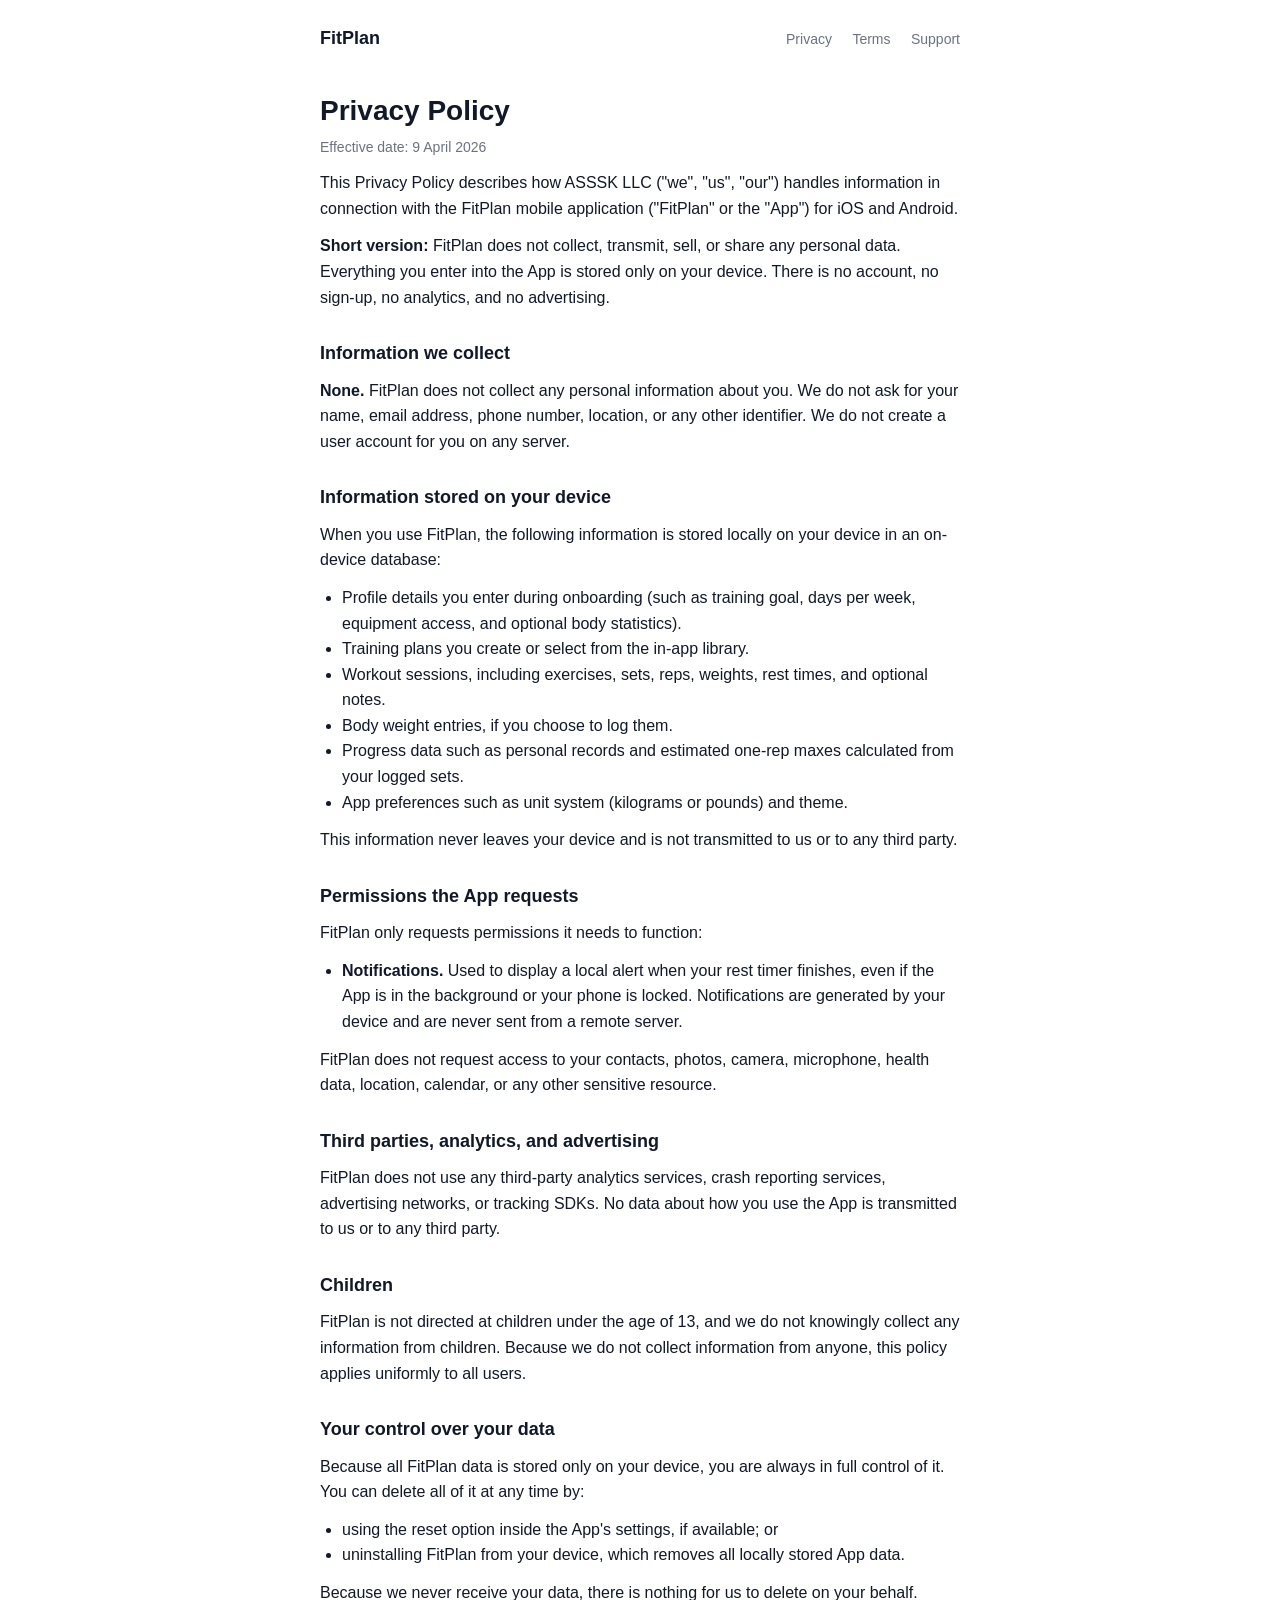
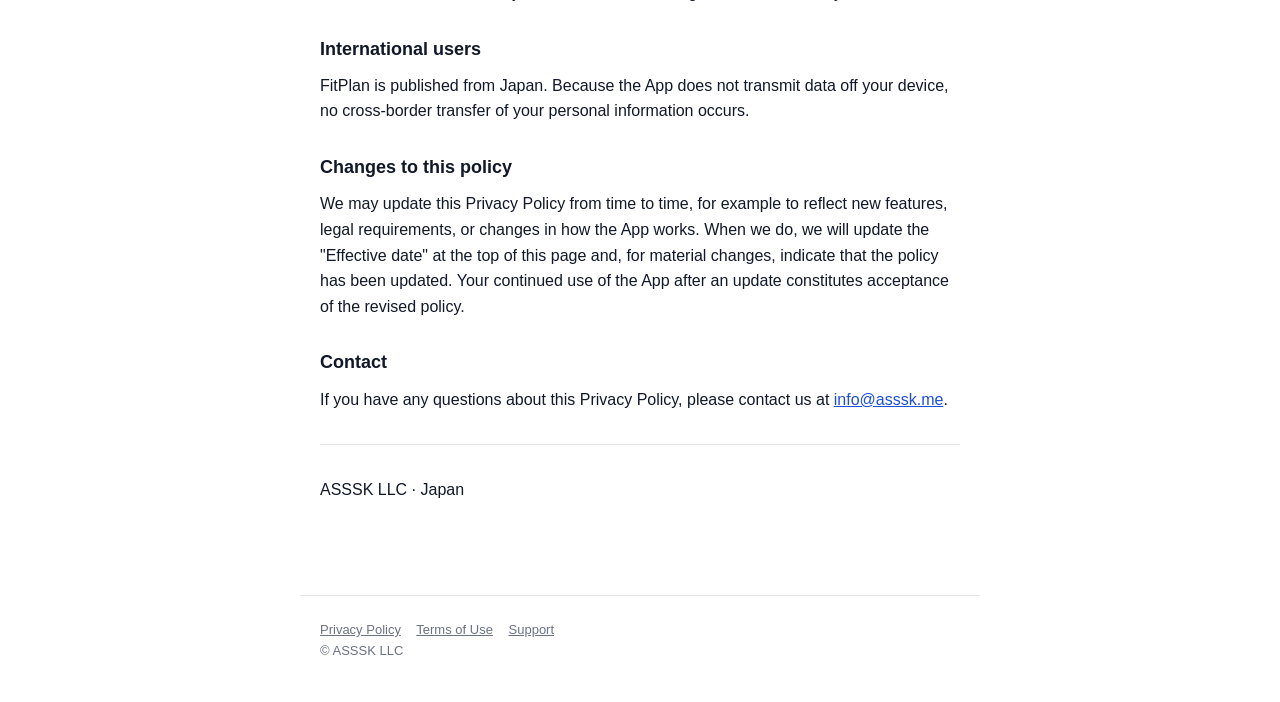
==== privacy/index.html @ 322fafee "Initial site: landing, privacy, terms, support Plain static HTML for the FitPlan public pages requir" ====
<!doctype html>
<html lang="en">
<head>
  <meta charset="utf-8">
  <meta name="viewport" content="width=device-width, initial-scale=1">
  <title>Privacy Policy — FitPlan</title>
  <meta name="description" content="FitPlan privacy policy. FitPlan does not collect personal data.">
  <link rel="stylesheet" href="/style.css">
</head>
<body>
  <header>
    <a class="brand" href="/">FitPlan</a>
    <nav>
      <a href="/privacy/">Privacy</a>
      <a href="/terms/">Terms</a>
      <a href="/support/">Support</a>
    </nav>
  </header>
  <main>
    <h1>Privacy Policy</h1>
    <p class="effective-date">Effective date: 9 April 2026</p>

    <p>This Privacy Policy describes how ASSSK LLC ("we", "us", "our") handles information in connection with the FitPlan mobile application ("FitPlan" or the "App") for iOS and Android.</p>

    <p><strong>Short version:</strong> FitPlan does not collect, transmit, sell, or share any personal data. Everything you enter into the App is stored only on your device. There is no account, no sign-up, no analytics, and no advertising.</p>

    <h2>Information we collect</h2>
    <p><strong>None.</strong> FitPlan does not collect any personal information about you. We do not ask for your name, email address, phone number, location, or any other identifier. We do not create a user account for you on any server.</p>

    <h2>Information stored on your device</h2>
    <p>When you use FitPlan, the following information is stored locally on your device in an on-device database:</p>
    <ul>
      <li>Profile details you enter during onboarding (such as training goal, days per week, equipment access, and optional body statistics).</li>
      <li>Training plans you create or select from the in-app library.</li>
      <li>Workout sessions, including exercises, sets, reps, weights, rest times, and optional notes.</li>
      <li>Body weight entries, if you choose to log them.</li>
      <li>Progress data such as personal records and estimated one-rep maxes calculated from your logged sets.</li>
      <li>App preferences such as unit system (kilograms or pounds) and theme.</li>
    </ul>
    <p>This information never leaves your device and is not transmitted to us or to any third party.</p>

    <h2>Permissions the App requests</h2>
    <p>FitPlan only requests permissions it needs to function:</p>
    <ul>
      <li><strong>Notifications.</strong> Used to display a local alert when your rest timer finishes, even if the App is in the background or your phone is locked. Notifications are generated by your device and are never sent from a remote server.</li>
    </ul>
    <p>FitPlan does not request access to your contacts, photos, camera, microphone, health data, location, calendar, or any other sensitive resource.</p>

    <h2>Third parties, analytics, and advertising</h2>
    <p>FitPlan does not use any third-party analytics services, crash reporting services, advertising networks, or tracking SDKs. No data about how you use the App is transmitted to us or to any third party.</p>

    <h2>Children</h2>
    <p>FitPlan is not directed at children under the age of 13, and we do not knowingly collect any information from children. Because we do not collect information from anyone, this policy applies uniformly to all users.</p>

    <h2>Your control over your data</h2>
    <p>Because all FitPlan data is stored only on your device, you are always in full control of it. You can delete all of it at any time by:</p>
    <ul>
      <li>using the reset option inside the App's settings, if available; or</li>
      <li>uninstalling FitPlan from your device, which removes all locally stored App data.</li>
    </ul>
    <p>Because we never receive your data, there is nothing for us to delete on your behalf.</p>

    <h2>International users</h2>
    <p>FitPlan is published from Japan. Because the App does not transmit data off your device, no cross-border transfer of your personal information occurs.</p>

    <h2>Changes to this policy</h2>
    <p>We may update this Privacy Policy from time to time, for example to reflect new features, legal requirements, or changes in how the App works. When we do, we will update the "Effective date" at the top of this page and, for material changes, indicate that the policy has been updated. Your continued use of the App after an update constitutes acceptance of the revised policy.</p>

    <h2>Contact</h2>
    <p>If you have any questions about this Privacy Policy, please contact us at <a href="mailto:info@asssk.me">info@asssk.me</a>.</p>

    <hr>
    <p>ASSSK LLC &middot; Japan</p>
  </main>
  <footer>
    <a href="/privacy/">Privacy Policy</a>
    <a href="/terms/">Terms of Use</a>
    <a href="/support/">Support</a>
    <br>
    &copy; ASSSK LLC
  </footer>
</body>
</html>
---- style.css ----
:root {
  --bg: #ffffff;
  --fg: #111827;
  --muted: #6b7280;
  --border: #e5e7eb;
  --link: #1d4ed8;
  --max-width: 680px;
}

* { box-sizing: border-box; }

html, body {
  margin: 0;
  padding: 0;
  background: var(--bg);
  color: var(--fg);
  font-family: -apple-system, BlinkMacSystemFont, "Segoe UI", Roboto, Helvetica, Arial, sans-serif;
  font-size: 16px;
  line-height: 1.6;
  -webkit-text-size-adjust: 100%;
}

main {
  max-width: var(--max-width);
  margin: 0 auto;
  padding: 40px 20px 80px;
}

header {
  max-width: var(--max-width);
  margin: 0 auto;
  padding: 24px 20px 0;
  display: flex;
  align-items: center;
  justify-content: space-between;
  gap: 16px;
  flex-wrap: wrap;
}

header .brand {
  font-weight: 700;
  font-size: 18px;
  color: var(--fg);
  text-decoration: none;
}

header nav a {
  color: var(--muted);
  text-decoration: none;
  margin-left: 16px;
  font-size: 14px;
}

header nav a:hover { color: var(--fg); }

h1 {
  font-size: 28px;
  line-height: 1.25;
  margin: 0 0 8px;
}

h2 {
  font-size: 18px;
  line-height: 1.3;
  margin: 32px 0 8px;
}

p, ul, ol { margin: 12px 0; }

ul, ol { padding-left: 22px; }

a { color: var(--link); }

code {
  font-family: ui-monospace, "SF Mono", Menlo, Consolas, monospace;
  font-size: 0.92em;
  background: #f3f4f6;
  padding: 1px 6px;
  border-radius: 4px;
}

hr {
  border: none;
  border-top: 1px solid var(--border);
  margin: 32px 0;
}

.effective-date {
  color: var(--muted);
  font-size: 14px;
  margin-top: 4px;
}

footer {
  max-width: var(--max-width);
  margin: 0 auto;
  padding: 24px 20px 40px;
  border-top: 1px solid var(--border);
  color: var(--muted);
  font-size: 13px;
}

footer a {
  color: var(--muted);
  margin-right: 12px;
}
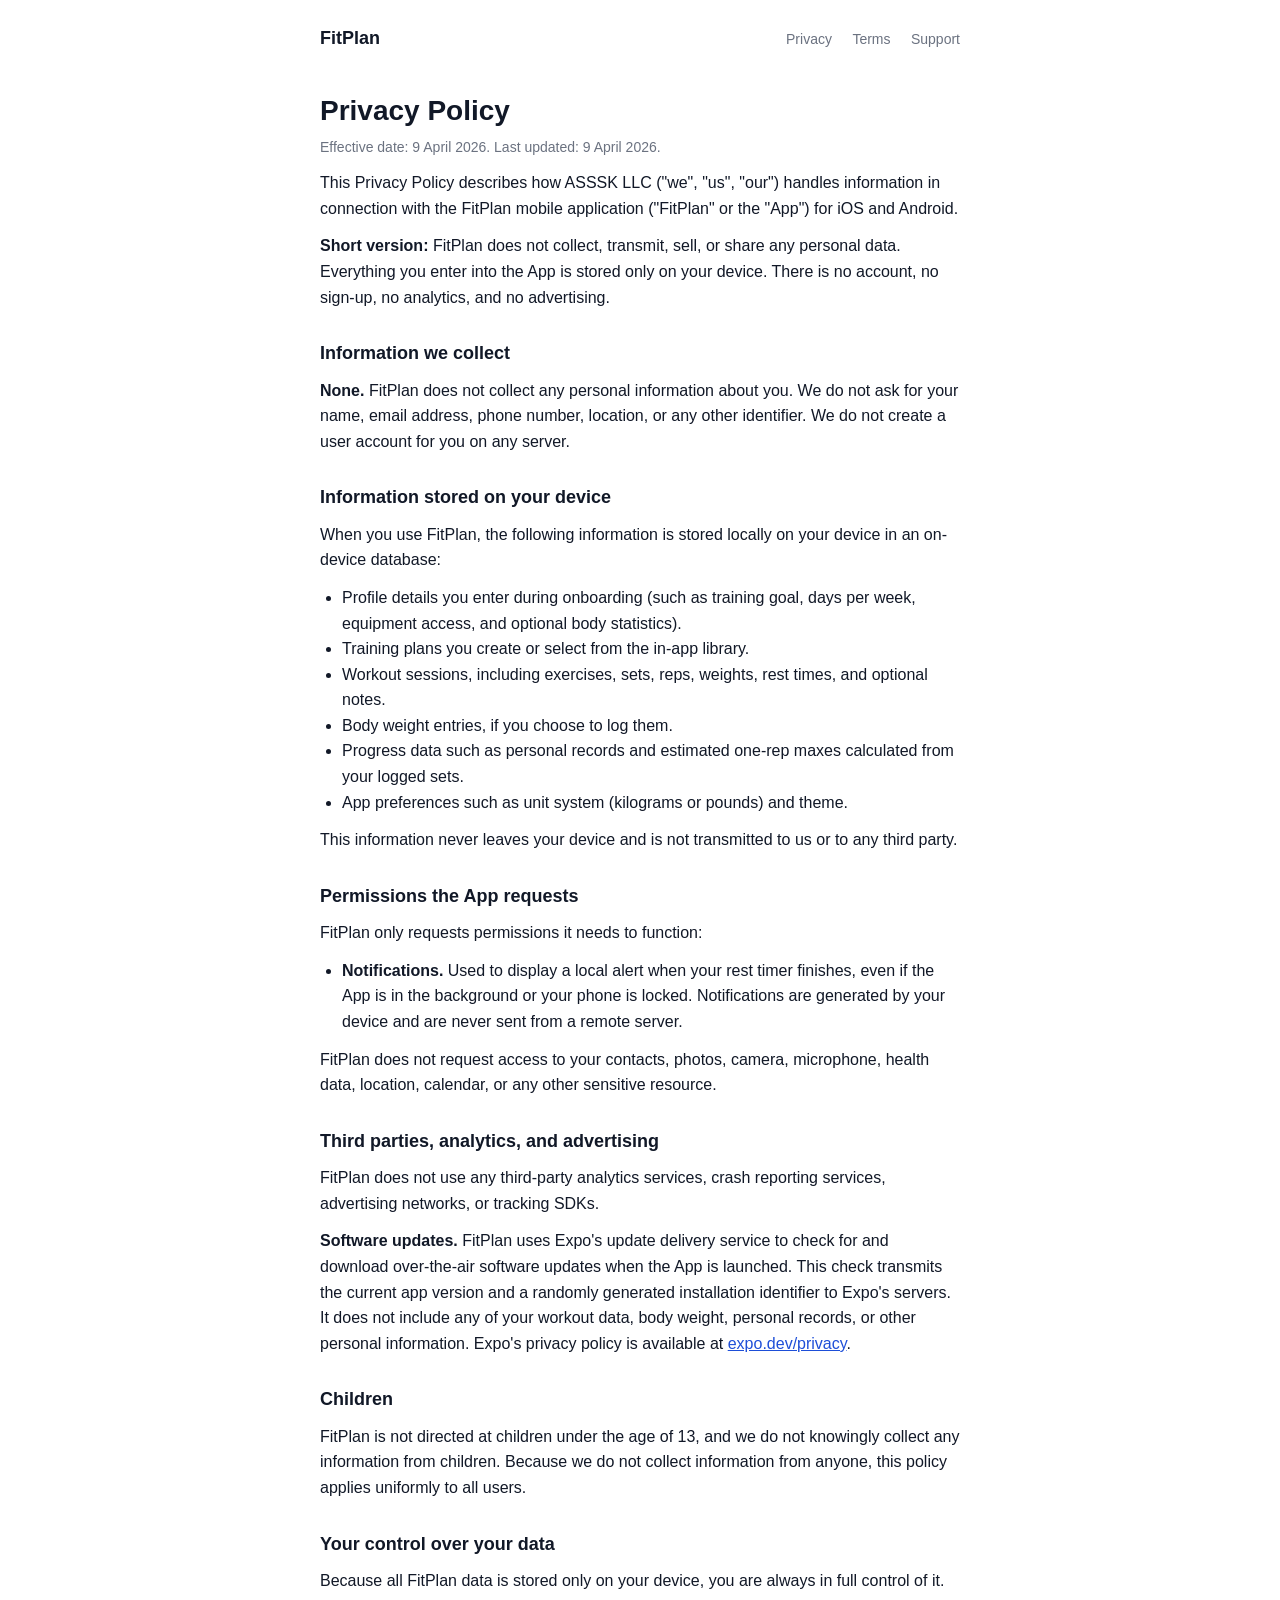
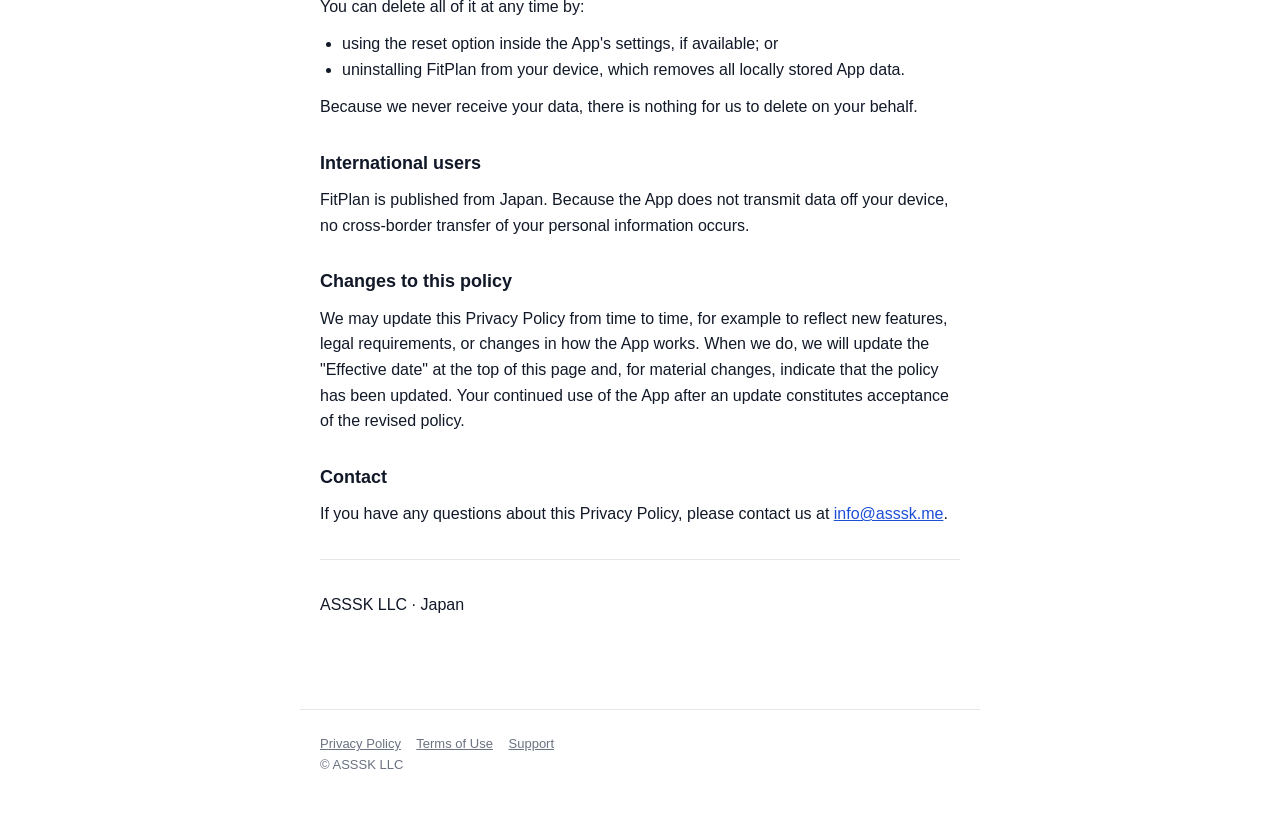
==== commit a119c1a2: "privacy: disclose Expo OTA update check Add paragraph to Third Parties section explaining that expo-" ====
--- a/privacy/index.html
+++ b/privacy/index.html
@@ -18,7 +18,7 @@
   </header>
   <main>
     <h1>Privacy Policy</h1>
-    <p class="effective-date">Effective date: 9 April 2026</p>
+    <p class="effective-date">Effective date: 9 April 2026. Last updated: 9 April 2026.</p>
 
     <p>This Privacy Policy describes how ASSSK LLC ("we", "us", "our") handles information in connection with the FitPlan mobile application ("FitPlan" or the "App") for iOS and Android.</p>
 
@@ -47,7 +47,8 @@
     <p>FitPlan does not request access to your contacts, photos, camera, microphone, health data, location, calendar, or any other sensitive resource.</p>
 
     <h2>Third parties, analytics, and advertising</h2>
-    <p>FitPlan does not use any third-party analytics services, crash reporting services, advertising networks, or tracking SDKs. No data about how you use the App is transmitted to us or to any third party.</p>
+    <p>FitPlan does not use any third-party analytics services, crash reporting services, advertising networks, or tracking SDKs.</p>
+    <p><strong>Software updates.</strong> FitPlan uses Expo's update delivery service to check for and download over-the-air software updates when the App is launched. This check transmits the current app version and a randomly generated installation identifier to Expo's servers. It does not include any of your workout data, body weight, personal records, or other personal information. Expo's privacy policy is available at <a href="https://expo.dev/privacy" rel="noopener noreferrer">expo.dev/privacy</a>.</p>
 
     <h2>Children</h2>
     <p>FitPlan is not directed at children under the age of 13, and we do not knowingly collect any information from children. Because we do not collect information from anyone, this policy applies uniformly to all users.</p>
